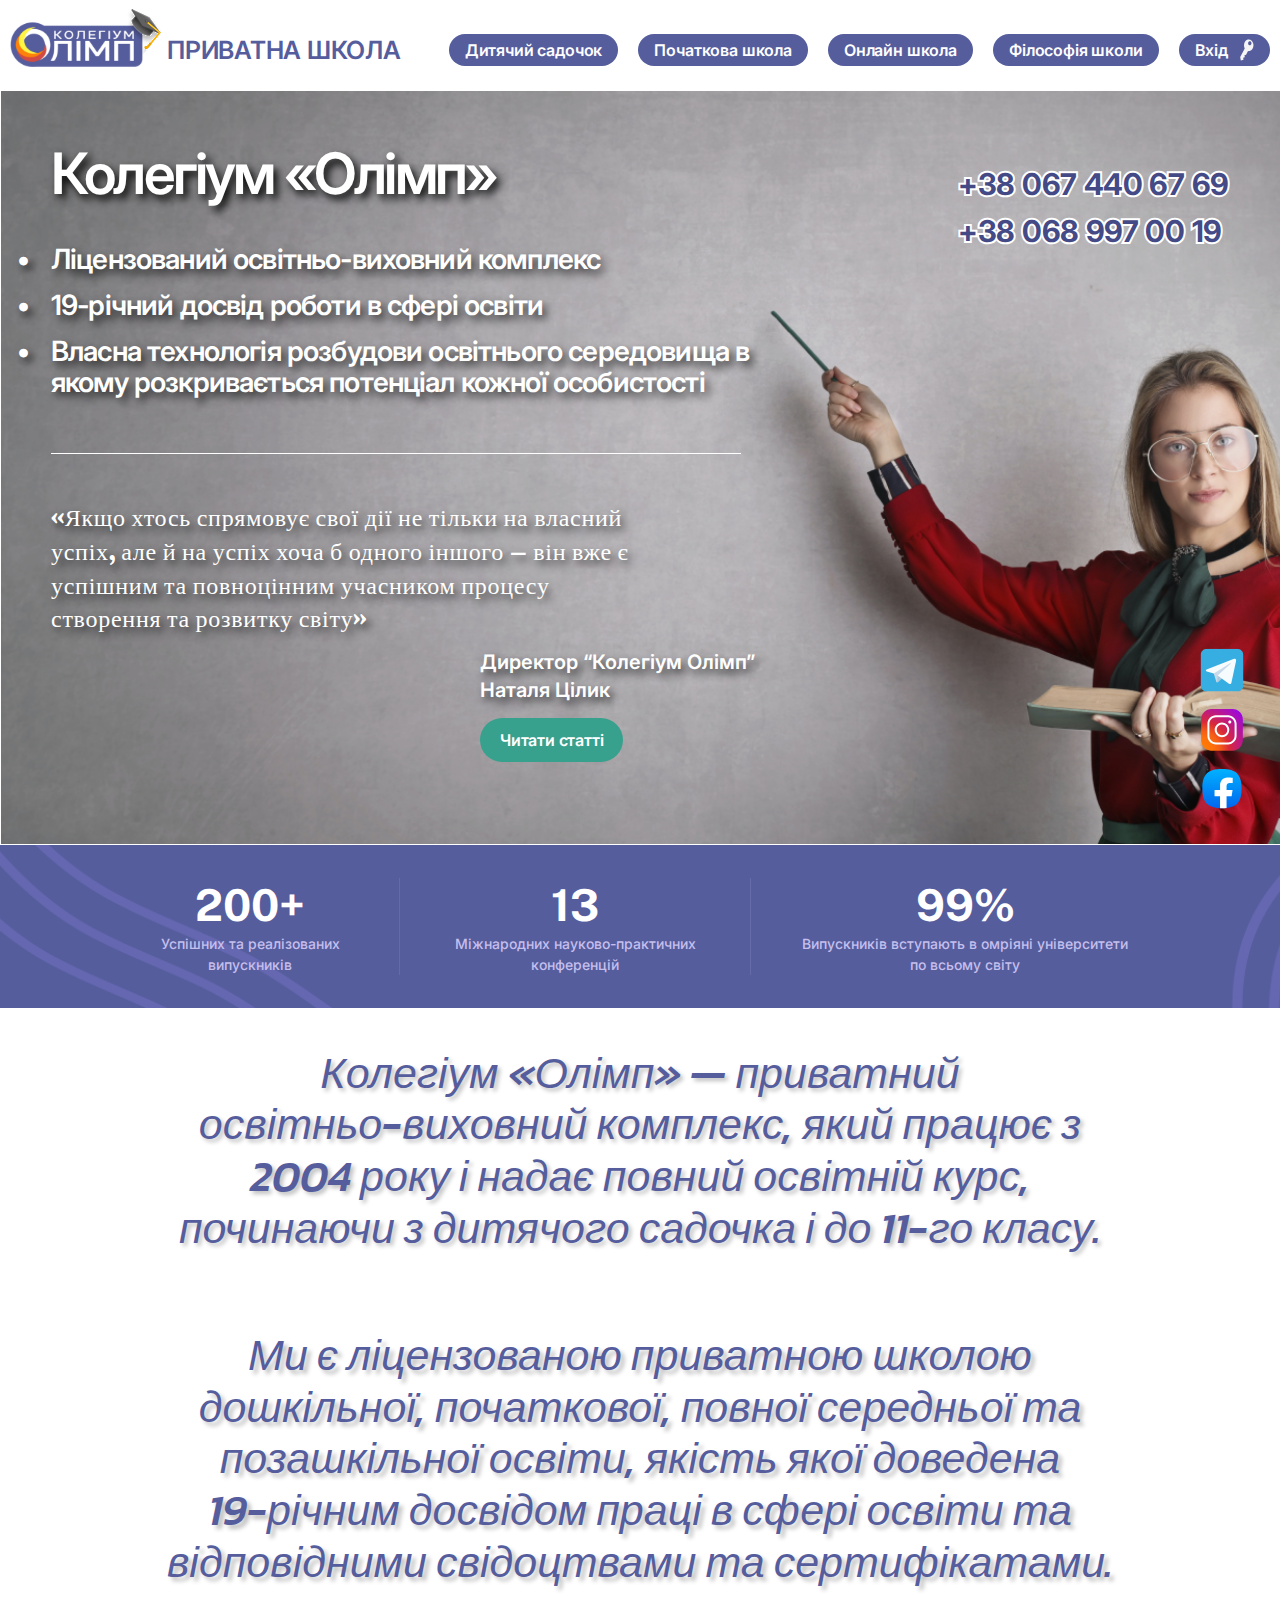
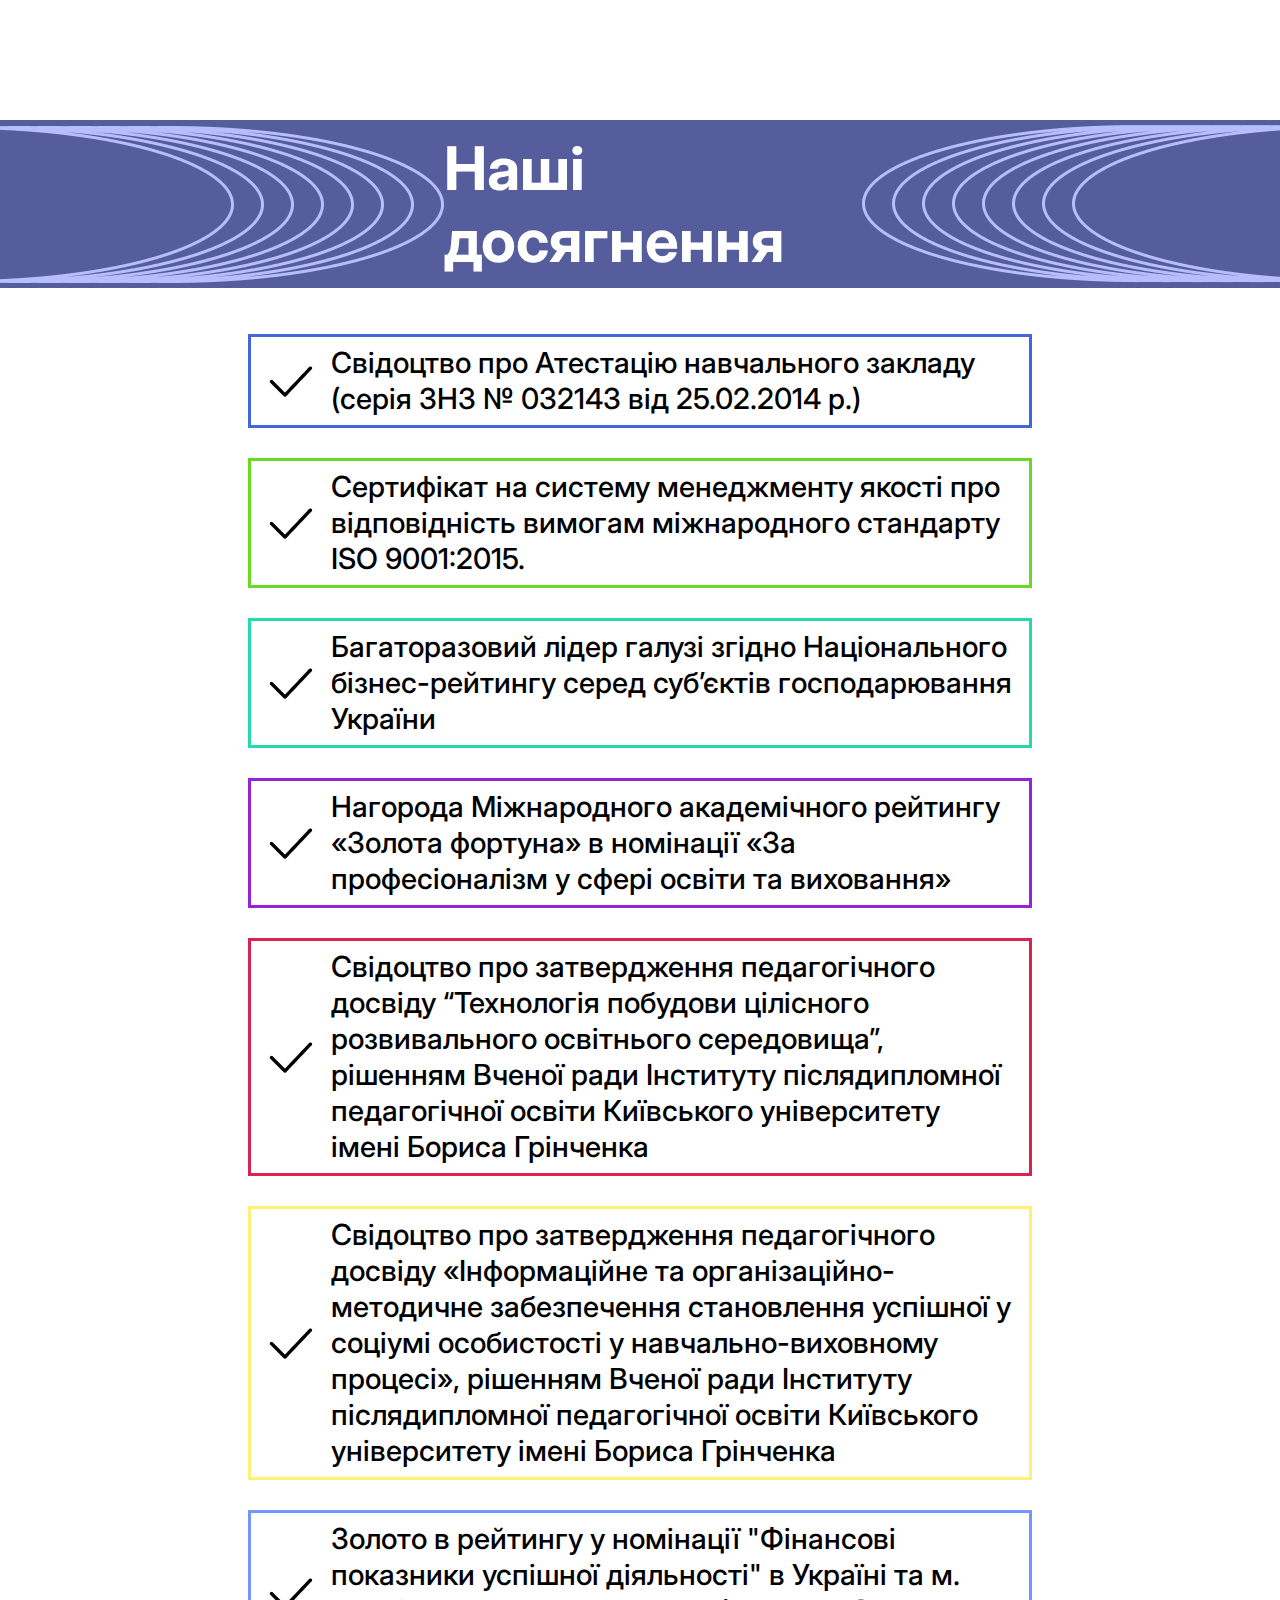
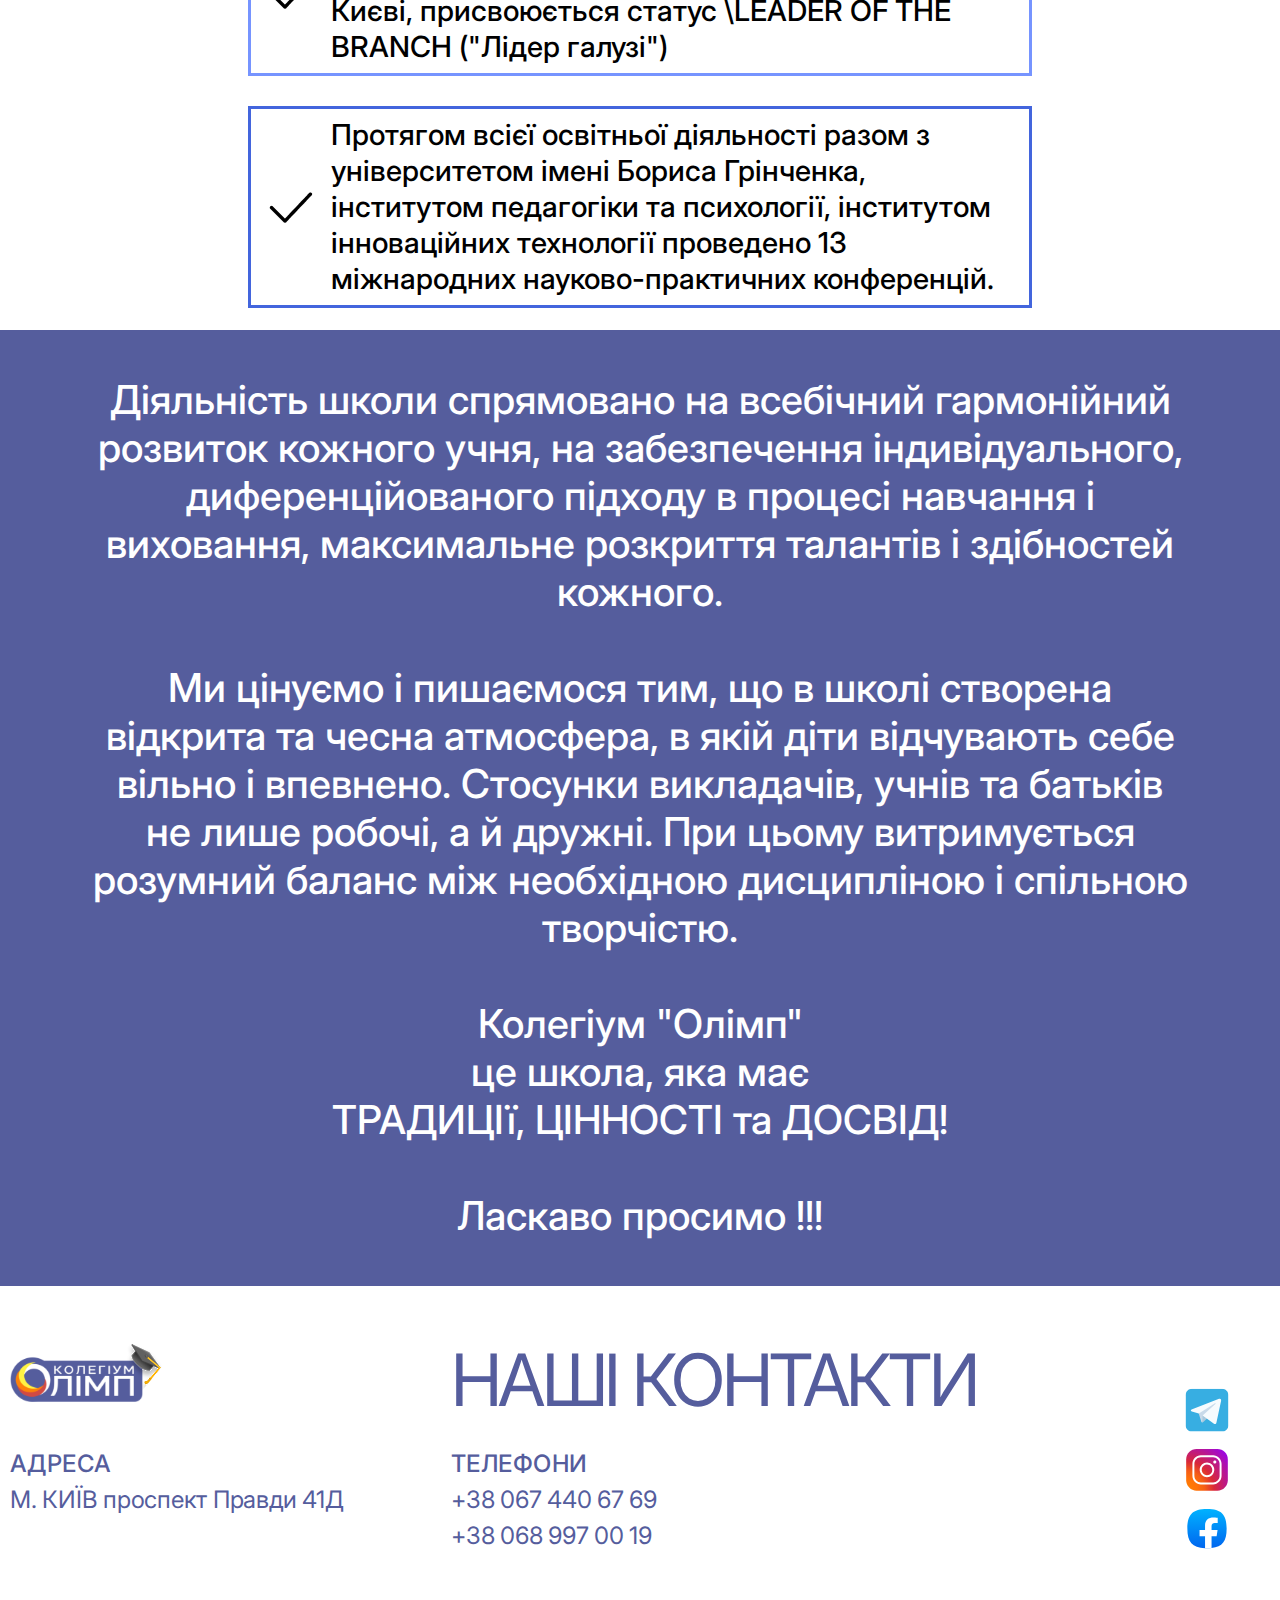
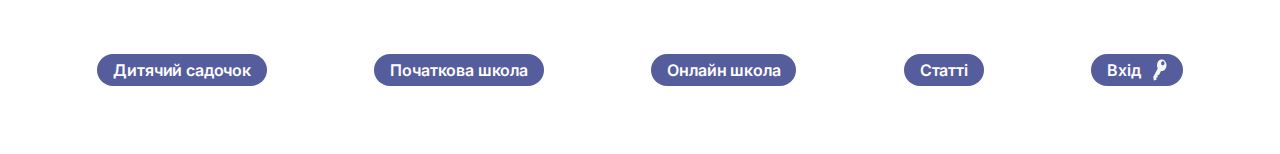
==== index.html @ c7b4bba0 "first commit" ====
<!DOCTYPE html>
<html lang="en">

<head>
  <meta charset="UTF-8">
  <meta http-equiv="X-UA-Compatible" content="IE=edge">
  <meta name="viewport" content="width=device-width, initial-scale=1.0">
  <title>Olymp</title>
  <link rel="preconnect" href="https://fonts.googleapis.com">
  <link rel="preconnect" href="https://fonts.gstatic.com" crossorigin>
  <link
    href="https://fonts.googleapis.com/css2?family=Calistoga&family=Inter:wght@400;500;600;700&family=Kanit:ital,wght@1,500&family=Public+Sans:wght@700&display=swap"
    rel="stylesheet">
  <link rel="stylesheet" href="css/style.css">
</head>

<body>
  <div class="wrapper">
    <header class="header">
      <div class="container">
        <div class="header__inner">
          <a href="#" class="logo">
            <img src="images/logo.svg" alt="olimp logo" class="logo__img">
            <span class="logo__text">ПРИВАТНА ШКОЛА</span>
          </a>
          <nav class="menu">
            <ul class="menu__list">
              <li class="menu__list-item">
                <a href="kindergarten.html" class="menu__list-link">Дитячий садочок</a>
              </li>
              <li class="menu__list-item">
                <a href="#" class="menu__list-link">Початкова школа</a>
              </li>
              <li class="menu__list-item">
                <a href="online-school.html" class="menu__list-link">Онлайн школа</a>
              </li>
              <li class="menu__list-item">
                <a href="#" class="menu__list-link">Філософія школи</a>
              </li>
              <li class="menu__list-item">
                <a href="#" class="menu__list-link link-with-img">
                  <span>Вхід</span>
                  <img src="images/key.svg" alt="key">
                </a>
              </li>
            </ul>
          </nav>
        </div>
      </div>
    </header>

    <main class="main">
      <section class="top" style="background-image: url(./images/director.png);">
        <div class="container">
          <div class="sides">
            <div class="sides__left-side">
              <h1 class="title">
                Колегіум «Олімп»
              </h1>
              <ul class="top__list">
                <li class="top__list-item">Ліцензований освітньо-виховний комплекс</li>
                <li class="top__list-item">19-річний досвід роботи в сфері освіти</li>
                <li class="top__list-item">Власна технологія розбудови освітнього середовища в якому розкривається
                  потенціал
                  кожної особистості</li>
              </ul>
              <div class="top__line"></div>
              <p class="top__quote">
                «Якщо хтось спрямовує свої дії не тільки на власний успіх, але й на успіх хоча б одного іншого – він вже
                є
                успішним та повноцінним учасником процесу створення та розвитку світу»
              </p>
            </div>

            <div class="sides__right-side">
              <div class="top__tel top__tel--borders">
                <div class="top__tel-border">+38 067 440 67 69</div>
                <div class="top__tel-border">+38 068 997 00 19</div>
              </div>

              <div class="top__tel top__tel--numbers">
                <a class="top__tel-number" href="tel:+38 067 440 67 69">+38 067 440 67 69</a>
                <a class="top__tel-number" href="tel:+38 068 997 00 19">+38 068 997 00 19</a>
              </div>
            </div>
          </div>
          <div class="top__director">
            <h2 class="top__director-name">Директор “Колегіум Олімп” Наталя Цілик</h2>
            <a href="#" class="top__director-articles">Читати статті</a>
          </div>
          <div class="top__social-networks">
            <a href="#" target="_blank">
              <img src="images/telegram.svg" alt="telegram icon">
            </a>
            <a href="#" target="_blank">
              <img src="images/instagram.svg" alt="instagram icon">
            </a>
            <a href="#" target="_blank">
              <img src="images/facebook.svg" alt="facebook icon">
            </a>
          </div>
        </div>
      </section>

      <section class="olymp-info" style="background-image: url(./images/backgrounds/olymp-info.png);">
        <div class="container">
          <ul class="olymp-info__list">
            <li class="olymp-info__list-item">
              <h2 class="olymp-info__list-title">200+</h2>
              <p class="olymp-info__list-details">Успішних та реалізованих випускників</p>
            </li>
            <li class="olymp-info__list-item">
              <h2 class="olymp-info__list-title">13</h2>
              <p class="olymp-info__list-details">Міжнародних науково-практичних конференцій</p>
            </li>
            <li class="olymp-info__list-item">
              <h2 class="olymp-info__list-title">99%</h2>
              <p class="olymp-info__list-details">Випускників вступають в омріяні університети по всьому світу</p>
            </li>
          </ul>
        </div>
      </section>

      <section class="olymp-texts">
        <div class="container">
          <p class="olymp-texts__text">Колегіум «Олімп» — приватний <span>освітньо-виховний</span> комплекс, який працює
            з 2004 року
            і надає повний освітній курс, починаючи з дитячого садочка і до 11-го класу.</p>
          <p class="olymp-texts__text">Ми є ліцензованою приватною школою дошкільної, початкової, повної середньої та
            позашкільної освіти, якість якої доведена <span>19-річним</span> досвідом праці в сфері освіти та
            відповідними
            свідоцтвами та сертифікатами.</p>
        </div>
      </section>

      <section class="our-achievements">
        <div class="our-achievements__title">
          <img 
            src="./images/backgrounds/circles-right.png" 
            alt="right circles" 
            class="our-achievements__title-circles--right"
          >
          <h2 class="our-achievements__title-title">Наші досягнення</h2>
          <img 
            src="./images/backgrounds/circles-left.png" 
            alt="left circles" 
            class="our-achievements__title-circles--left"
          >
        </div>
        <div class="container">
          <ul class="our-achievements__list">
            <li class="our-achievements__list-item">Свідоцтво про Атестацію навчального закладу (серія ЗНЗ № 032143 від 25.02.2014 р.)</li>
            <li class="our-achievements__list-item">Сертифікат на систему менеджменту якості про відповідність вимогам міжнародного стандарту ISO 9001:2015.</li>
            <li class="our-achievements__list-item">Багаторазовий лідер галузі згідно Національного бізнес-рейтингу серед суб’єктів господарювання України</li>
            <li class="our-achievements__list-item">Нагорода Міжнародного академічного рейтингу «Золота фортуна» в номінації «За професіоналізм у сфері освіти та виховання»</li>
            <li class="our-achievements__list-item">Свідоцтво про затвердження педагогічного досвіду “Технологія побудови цілісного розвивального освітнього середовища”, рішенням Вченої ради Інституту післядипломної педагогічної освіти Київського університету імені Бориса Грінченка</li>
            <li class="our-achievements__list-item">Свідоцтво про затвердження педагогічного досвіду «Інформаційне та організаційно-методичне забезпечення становлення успішної у соціумі особистості у навчально-виховному процесі», рішенням Вченої ради Інституту післядипломної педагогічної освіти Київського університету імені Бориса Грінченка</li>
            <li class="our-achievements__list-item">Золото в рейтингу у номінації "Фінансові показники успішної діяльності" в Україні та м. Києві, присвоюється статус \LEADER OF THE BRANCH ("Лідер галузі")</li>
            <li class="our-achievements__list-item">Протягом всієї освітньої діяльності разом з університетом імені Бориса Грінченка, інститутом педагогіки та психології, інститутом інноваційних технології проведено 13 міжнародних науково-практичних конференцій.</li>
          </ul>
        </div>
      </section>

      <section class="school-activities">
        <div class="container">
          <p class="school-activities__text">Діяльність школи спрямовано на всебічний гармонійний розвиток кожного учня,
            на забезпечення індивідуального, диференційованого підходу в процесі навчання і виховання, максимальне
            розкриття талантів і здібностей кожного.
            <br /> <br /> Ми цінуємо і пишаємося тим, що в школі створена відкрита та чесна атмосфера, в якій діти
            відчувають себе вільно і впевнено. Стосунки викладачів, учнів та батьків не лише робочі, а й дружні. При
            цьому витримується розумний баланс між необхідною дисципліною і спільною творчістю. <br /> <br /> Колегіум
            "Олімп" <br /> це
            школа, яка має <br /> ТРАДИЦІї, ЦІННОСТІ та ДОСВІД! <br /> <br /> Ласкаво просимо !!!
          </p>
        </div>
      </section>
    </main>

    <footer class="footer">
      <div class="container">
        <div class="contacts footer__contacts">
          <div class="contacts__address">
            <img src="images/logo.svg" alt="olimp logo" class="contacts__logo">
            <h3 class="contacts__subtitle">Адреса</h3>
            <a href="https://goo.gl/maps/BpD1btY2Gk6uvZbGA" class="contacts__info" target="_blank">М. КИЇВ проспект
              Правди 41Д</a>
          </div>
          <div class="contacts__numbers">
            <h2 class="contacts__title">Наші контакти</h2>
            <h3 class="contacts__subtitle">Телефони</h3>
            <a href="tel:+38 067 440 67 69" class="contacts__info">+38 067 440 67 69</a>
            <a href="tel:+38 068 997 00 19" class="contacts__info">+38 068 997 00 19</a>
          </div>
          <div class="contacts__social-networks">
            <a href="#" target="_blank">
              <img src="images/telegram.svg" alt="telegram icon">
            </a>
            <a href="#" target="_blank">
              <img src="images/instagram.svg" alt="instagram icon">
            </a>
            <a href="#" target="_blank">
              <img src="images/facebook.svg" alt="facebook icon">
            </a>
          </div>
        </div>

        <nav class="menu">
          <ul class="menu__list footer__menu-list">
            <li class="menu__list-item">
              <a href="#" class="menu__list-link">Дитячий садочок</a>
            </li>
            <li class="menu__list-item">
              <a href="#" class="menu__list-link">Початкова школа</a>
            </li>
            <li class="menu__list-item">
              <a href="#" class="menu__list-link">Онлайн школа</a>
            </li>
            <li class="menu__list-item">
              <a href="#" class="menu__list-link">Статті</a>
            </li>
            <li class="menu__list-item">
              <a href="#" class="menu__list-link link-with-img">
                <span>Вхід</span>
                <img src="images/key.svg" alt="key">
              </a>
            </li>
          </ul>
        </nav>
      </div>
    </footer>
  </div>

</body>

</html>
---- css/style.css ----
:root {
  --main-color: #555D9D;
  --light-main: #C5BFED;
  --color-link: #FEFEFE;
  --top-color: #FFFFFF;
  --accent-color: #37A18E;
}

html {
  box-sizing: border-box;
}

*, *::after, *::before {
  box-sizing: inherit;
  margin: 0;
  padding: 0;
}

html,
body {
  height: 100%;
}

ul {
  list-style-type: none;
}

a {
  text-decoration: none;
  color: var(--color-link);
}

.wrapper {
  min-height: 100%;
  display: flex;
  flex-direction: column;
}

.container {
  margin: 0 auto;
  padding: 0 10px;
  max-width: 1440px;
}

body {
  font-family: 'Inter', sans-serif;
  font-size: 16px;
  font-weight: 400;
}

.header__inner {
  display: flex;
  justify-content: space-between;
  align-items: center;
  height: 90px;
}

.logo {
  display: flex;
  align-items: flex-end;
  padding-bottom: 20px;
}

.logo__text {
  color: var(--main-color);
  font-size: 25px;
  font-weight: 600;
  line-height: 150%;
  letter-spacing: -0.25px;
}

.menu__list {
  display: flex;
  gap: 20px;
  padding-top: 10px;
}

.menu__list-link {
  display: flex;
  align-items: center;
  gap: 12px;
  padding: 16px;
  height: 31px;
  background-color: var(--main-color);
  font-weight: 600;
  line-height: 150%;
  letter-spacing: -0.16px;
  border-radius: 30px;
}

/* main */
.main {
  flex-grow: 1;
}

.top {
  position: relative;
  background-repeat: no-repeat;
  background-size: cover;
  background-position-y: 35%;
  color: var(--top-color);
  text-shadow: 4px 5px 8px #000000bf;
  border: 1px solid transparent;
}

.sides {
  display: flex;
  justify-content: space-between;
  padding: 0 40px;
}

.title {
  margin: 37px 0 25px;
  font-size: 57px;
  font-weight: 600;
  line-height: 160%;
  letter-spacing: -2.8px;
  text-shadow: 4px 5px 8px #000000;
}

.top__list {
  margin-bottom: 56px;
  max-width: 720px;
  list-style: "\2022    " outside none;
  font-size: 28px;
  font-weight: 600;
  line-height: 160%;
  letter-spacing: -0.84px;
}

.top__list-item {
  margin-bottom: 15px;
  line-height: 110%;
}

.top__line {
  margin-bottom: 47px;
  width: 690px;
  height: 1px;
  background-color: var(--top-color);
}

.top__quote {
  margin-bottom: 12px;
  font-family: 'Calistoga', cursive;
  max-width: 600px;
  font-size: 24px;
  line-height: 140%;
  letter-spacing: 0.73px;
}

.top__director {
  margin: 0 auto 82px;
  width: 320px;
}

.top__director-name {
  margin-bottom: 14px;
  font-size: 20px;
  font-weight: 600;
  line-height: 140%;
}

.top__director-articles {
  display: inline-block;
  text-shadow: none;
  background-color: var(--accent-color);
  padding: 12px 20px;
  font-size: 16px;
  font-weight: 600;
  letter-spacing: -0.2px;
  border-radius: 30px;
}

.top__tel {
  white-space: nowrap;
  margin-top: 70px;
  display: flex;
  flex-direction: column;
  font-size: 30px;
  font-weight: 700;
  line-height: 155%;
  letter-spacing: -0.3px;
}

.top__tel * {
  text-shadow: none;
  color: #434A86;
}

.top__tel--numbers {
  position: absolute;
  top: 0;
}

.top__tel-border {
  text-shadow: none;
  -webkit-text-stroke: 4px #FFFFFF;
}

.top__social-networks {
  position: absolute;
  right: 32px;
  bottom: 30px;
  width: fit-content;
  display: flex;
  flex-direction: column;
  align-items: center;
  gap: 8px;
}

.olymp-info {
  padding: 33px 0;
  background-repeat: no-repeat;
  background-size: cover;
}

.olymp-info__list {
  margin: auto;
  max-width: 980px;
  display: flex;
  justify-content: center;
  gap: 100px;
}

.olymp-info__list-item {
  position: relative;
  text-align: center;
}

.olymp-info__list-item:first-child::before,
.olymp-info__list-item:last-child::before {
  position: absolute;
  content: '';
  display: block;
  height: 100%;
  width: 1px;
  background-color: var(--light-main);
  opacity: 0.15;
}

.olymp-info__list-item:first-child::before {
  right: -50px;
}

.olymp-info__list-item:last-child::before {
  left: -50px;
}

.olymp-info__list-title {
  font-family: 'Public Sans', sans-serif;
  font-size: 44px;
  font-weight: 700;
  color: var(--top-color);
  line-height: 125%;
}

.olymp-info__list-details {
  color: var(--light-main);
  font-family: 'Inter', sans-serif;
  font-size: 14px;
  font-weight: 500;
  line-height: 150%;
}

.olymp-texts {
  margin: 40px auto 132px;
  max-width: 1000px;
  color: var(--main-color);
  text-align: center;
  text-shadow: 3px 3px 4px #00000040;
  font-family: 'Kanit', sans-serif;
  font-size: 43px;
  font-style: italic;
  font-weight: 500;
  line-height: 120%;
}

.olymp-texts__text {
  margin-bottom: 76px;
}

.olymp-texts__text:last-child {
  text-shadow: 4px 4px 4px #00000040;
}

.olymp-texts__text span {
  white-space: nowrap;
}

.school-activities {
  padding: 46px 0;
  color: var(--top-color);
  text-align: center;
  font-size: 40px;
  font-weight: 500;
  line-height: 120%;
  background-color: var(--main-color);
}

.school-activities__text {
  margin: auto;
  max-width: 1100px;
}

.our-achievements__title {
  display: flex;
  justify-content: space-between;
  align-items: center;
  padding: 5px 0;
  background-color: var(--main-color);
}

.our-achievements__title-title {
  font-size: 60px;
  color: var(--top-color);
}

.our-achievements__list {
  margin: 46px auto 22px;
  display: flex;
  flex-direction: column;
  gap: 30px;
  max-width: 784px;
}

.our-achievements__list-item {
  position: relative;
  padding: 8px 16px;
  padding-left: 80px;
  font-size: 29px;
  font-weight: 500;
  line-height: 36px;
  border: 3px solid;
}

.our-achievements__list-item:first-child,
.our-achievements__list-item:last-child {
  border-color: #4365DD;
}

.our-achievements__list-item:nth-child(2) {
  border-color: #69D924;
}

.our-achievements__list-item:nth-child(3) {
  border-color: #24D9AD;
}

.our-achievements__list-item:nth-child(4) {
  border-color: #9424D9;
}

.our-achievements__list-item:nth-child(5) {
  border-color: #D9244F;
}

.our-achievements__list-item:nth-child(6) {
  border-color: #FFF176;
}

.our-achievements__list-item:nth-child(7) {
  border-color: #7694FF;
}

.our-achievements__list-item::before {
  position: absolute;
  top: 50%;
  left: 16px;
  transform: translateY(-50%);
  content: '';
  display: inline-block;
  width: 47px;
  height: 48px;
  background: url(../images/check-mark.png);
}

/* footer */
.footer {
  padding-top: 50px;
}

.contacts {
  display: grid;
  grid-template-columns: 35% 55% 10%;
}

.contacts__address {
  display: grid;
  grid-template-rows: 110px 36px 36px;
}

.contacts__numbers {
  display: grid;
  grid-template-rows: 110px 36px 36px 36px;
}

.contacts__social-networks {
  display: flex;
  flex-direction: column;
  justify-content: flex-end;
  align-items: center;
  gap: 8px;
}

.contacts__title {
  color: var(--main-color);
  font-size: 72px;
  font-weight: 400;
  letter-spacing: -3.6px;
  text-transform: uppercase;
}

.contacts__subtitle {
  color: var(--main-color);
  font-size: 24px;
  font-weight: 500;
  line-height: 36px;
  letter-spacing: 0.49px;
  text-transform: uppercase;
}

.contacts__info {
  display: block;
  color: var(--main-color);
  font-size: 24px;
  font-weight: 400;
  line-height: 150%;
  letter-spacing: -0.245px;
}

.footer__menu-list {
  justify-content: space-evenly;
  padding-top: 100px;
  padding-bottom: 68px;
}
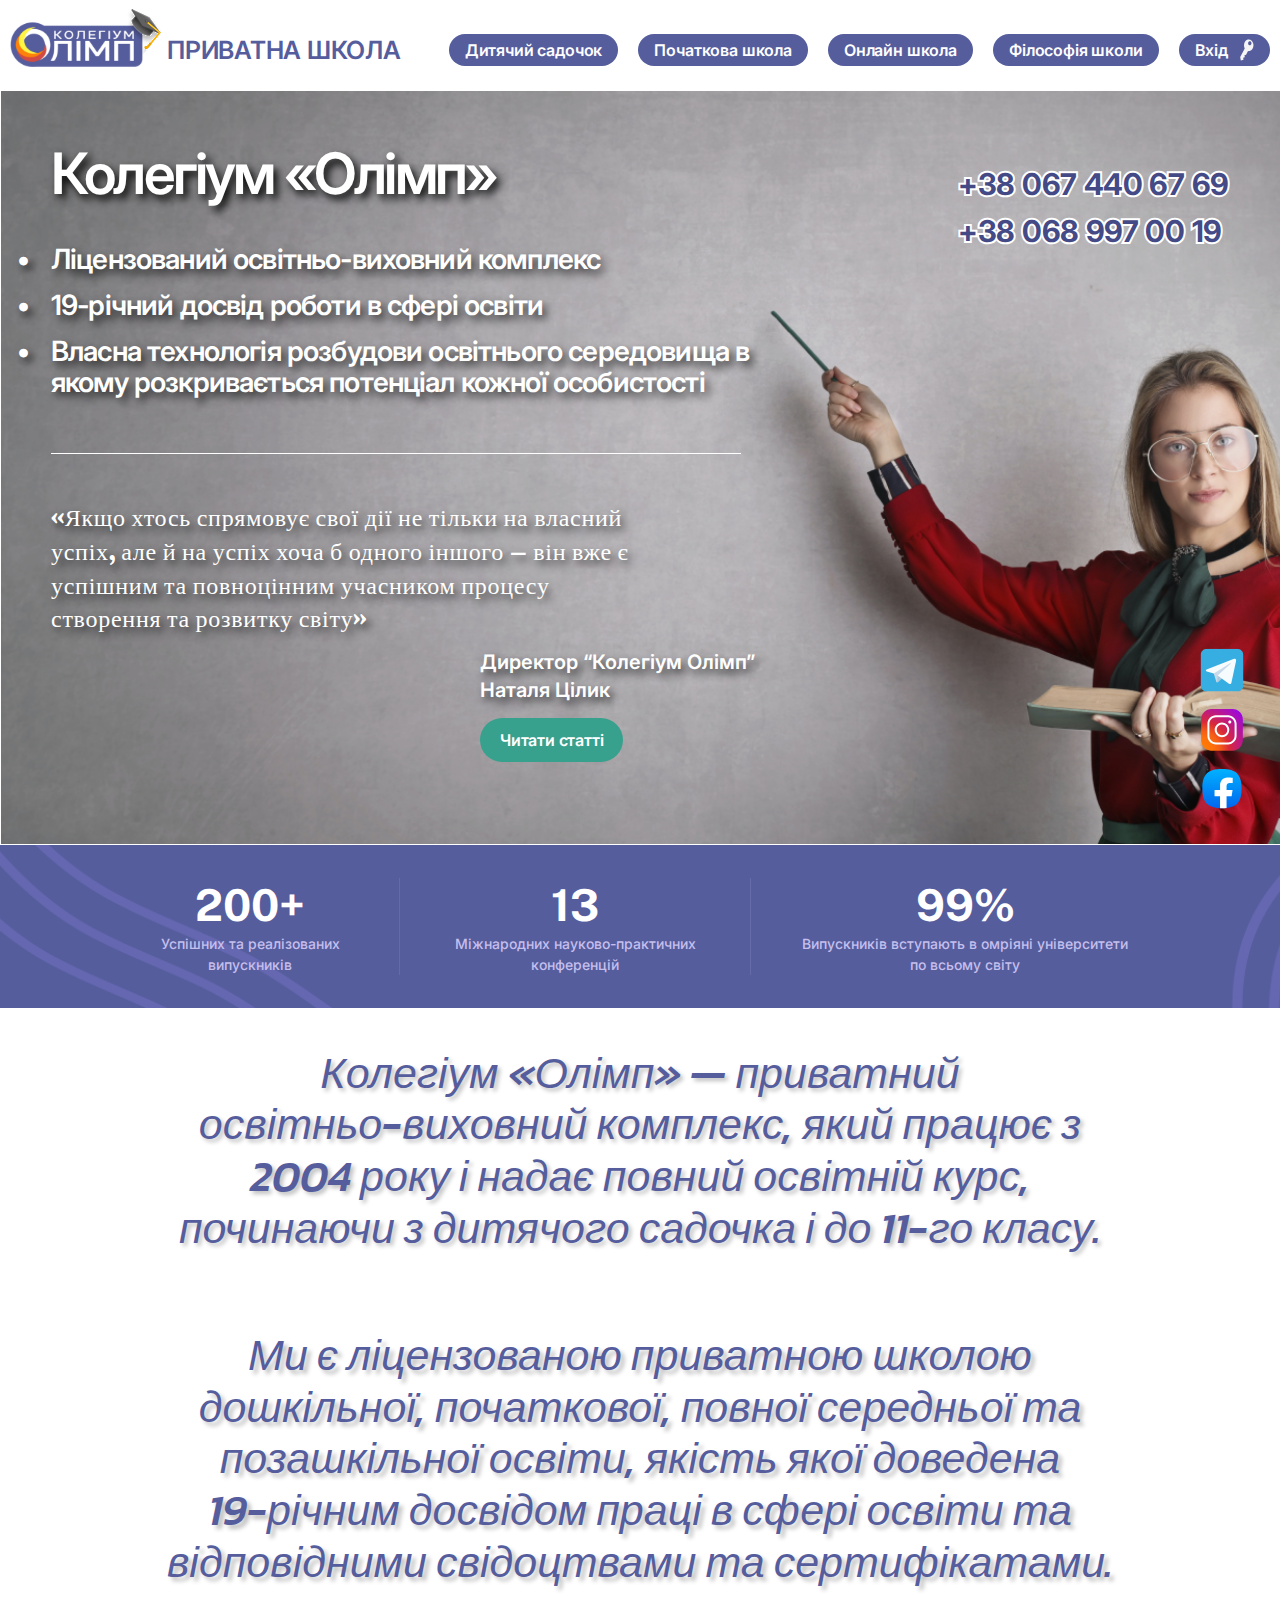
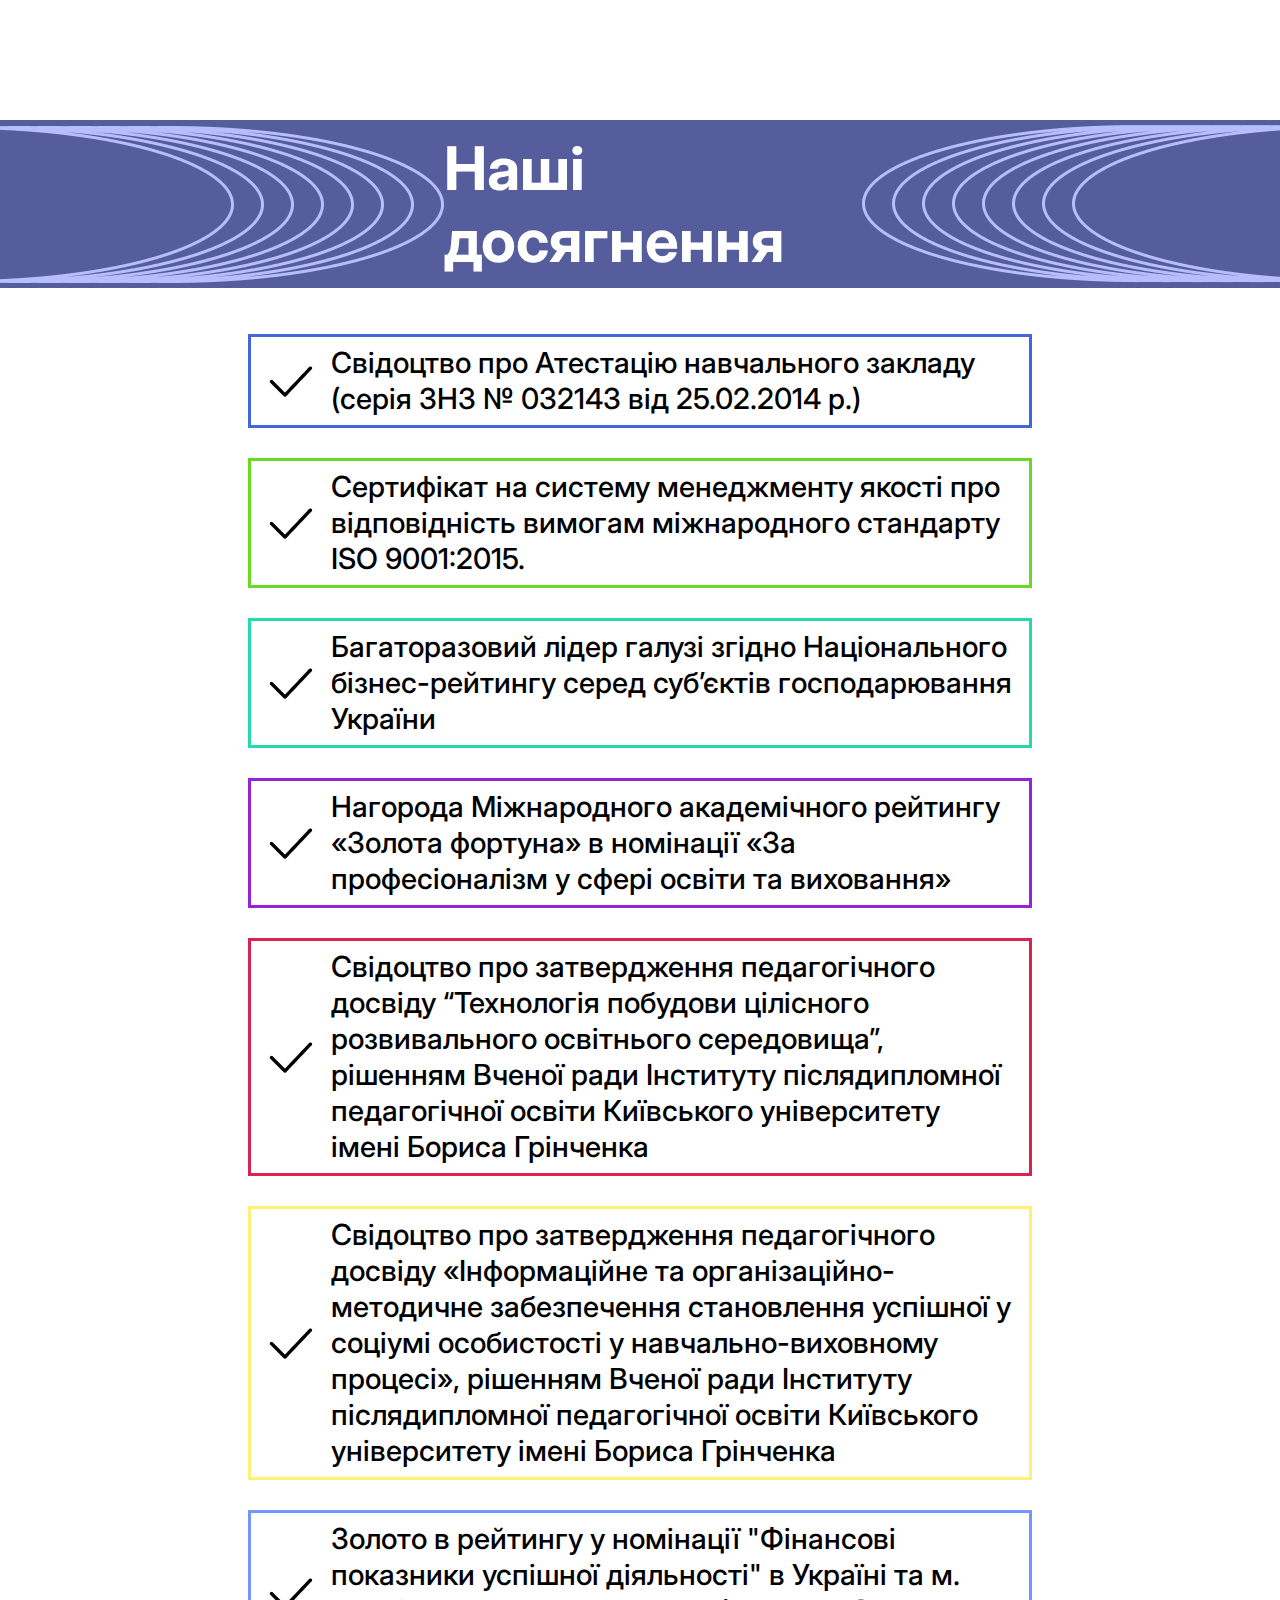
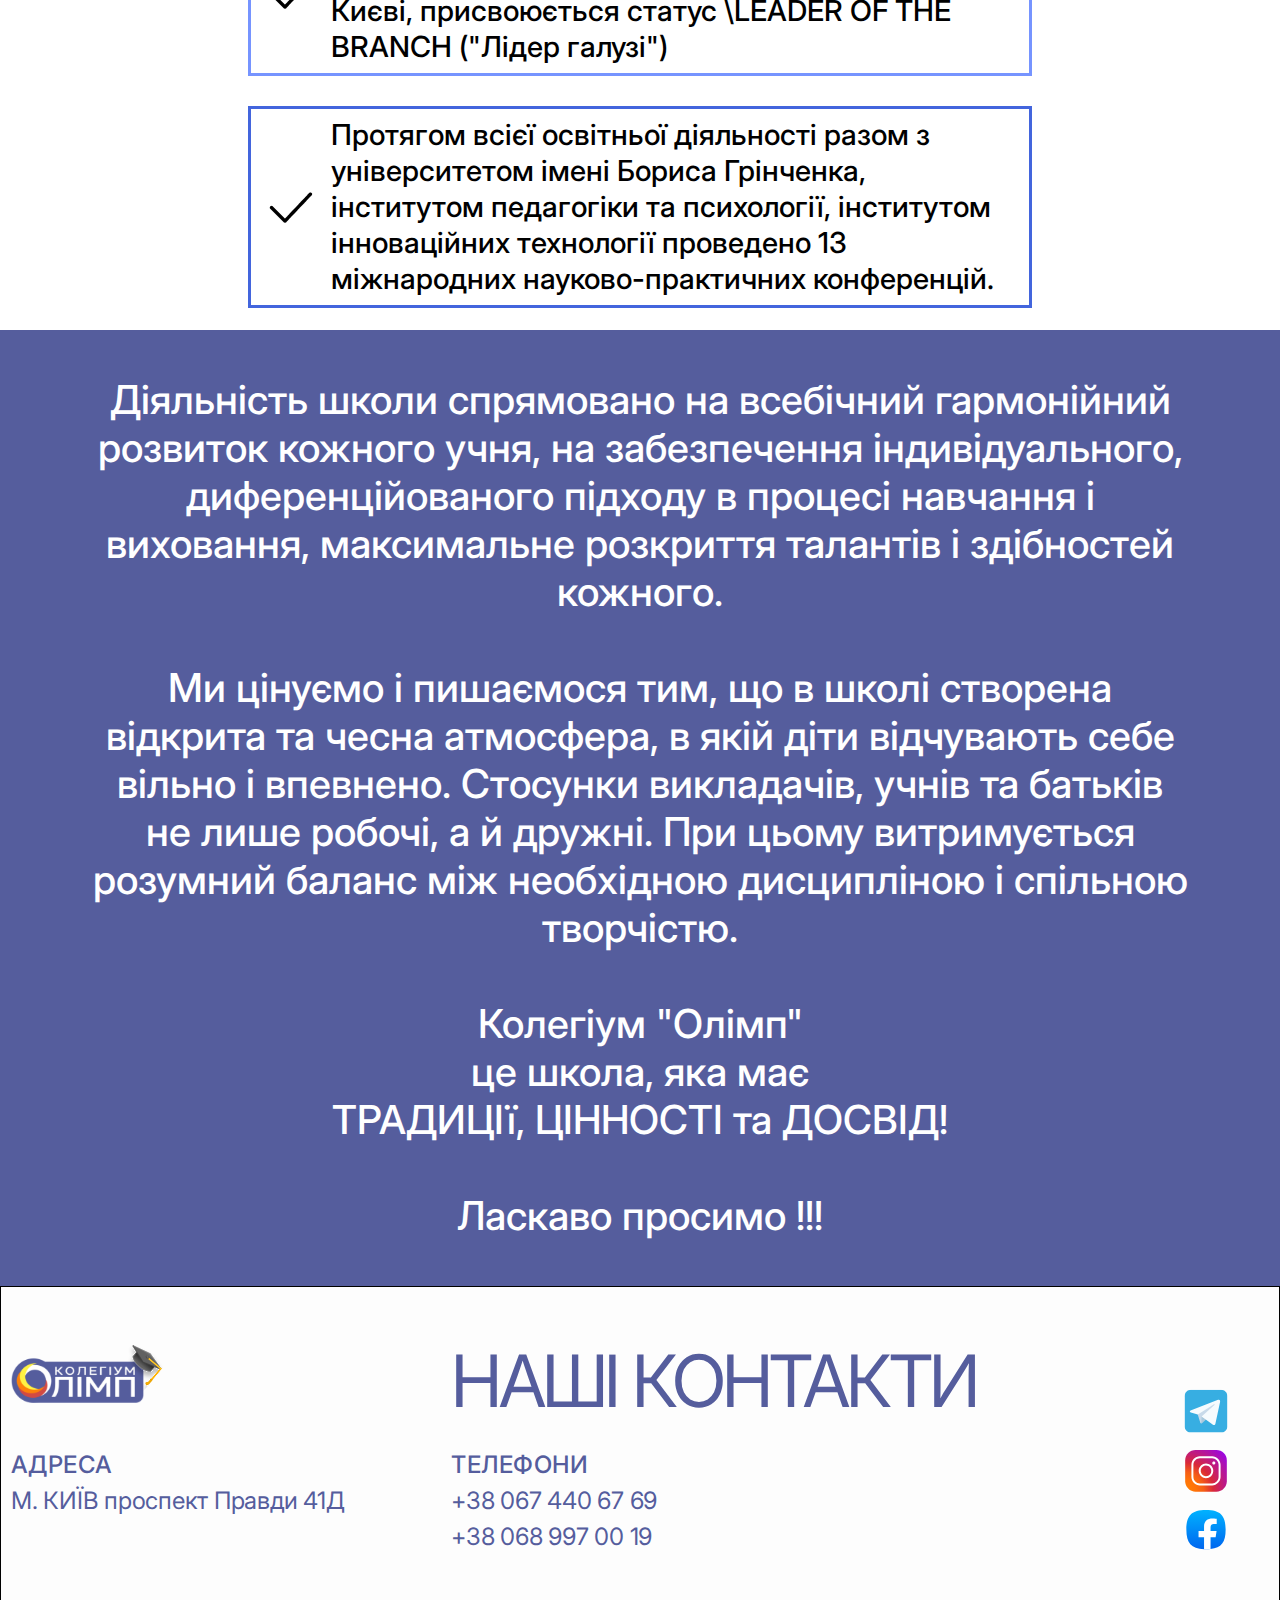
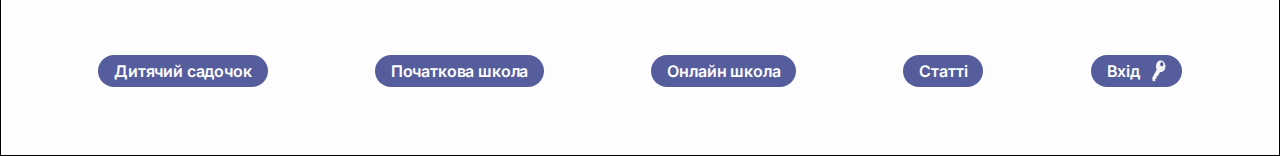
==== commit 98461f07: "online-school page without bg-strokes" ====
--- a/index.html
+++ b/index.html
@@ -89,13 +89,13 @@
             <a href="#" class="top__director-articles">Читати статті</a>
           </div>
           <div class="top__social-networks">
-            <a href="#" target="_blank">
+            <a href="https://t.me/collegium_olimp_online" target="_blank">
               <img src="images/telegram.svg" alt="telegram icon">
             </a>
-            <a href="#" target="_blank">
+            <a href="https://instagram.com/olimp.collegium?igshid=NGExMmI2YTkyZg==" target="_blank">
               <img src="images/instagram.svg" alt="instagram icon">
             </a>
-            <a href="#" target="_blank">
+            <a href="https://www.facebook.com/collegiumolimp" target="_blank">
               <img src="images/facebook.svg" alt="facebook icon">
             </a>
           </div>
@@ -192,13 +192,13 @@
             <a href="tel:+38 068 997 00 19" class="contacts__info">+38 068 997 00 19</a>
           </div>
           <div class="contacts__social-networks">
-            <a href="#" target="_blank">
+            <a href="https://t.me/collegium_olimp_online" target="_blank">
               <img src="images/telegram.svg" alt="telegram icon">
             </a>
-            <a href="#" target="_blank">
+            <a href="https://instagram.com/olimp.collegium?igshid=NGExMmI2YTkyZg==" target="_blank">
               <img src="images/instagram.svg" alt="instagram icon">
             </a>
-            <a href="#" target="_blank">
+            <a href="https://www.facebook.com/collegiumolimp" target="_blank">
               <img src="images/facebook.svg" alt="facebook icon">
             </a>
           </div>
--- a/css/style.css
+++ b/css/style.css
@@ -4,6 +4,8 @@
   --color-link: #FEFEFE;
   --top-color: #FFFFFF;
   --accent-color: #37A18E;
+  --color-todo: #D24A43;
+  --footer-color: #FDFDFD;
 }
 
 html {
@@ -378,6 +380,8 @@
 /* footer */
 .footer {
   padding-top: 50px;
+  background-color: var(--footer-color);
+  border: 1px solid #000;
 }
 
 .contacts {
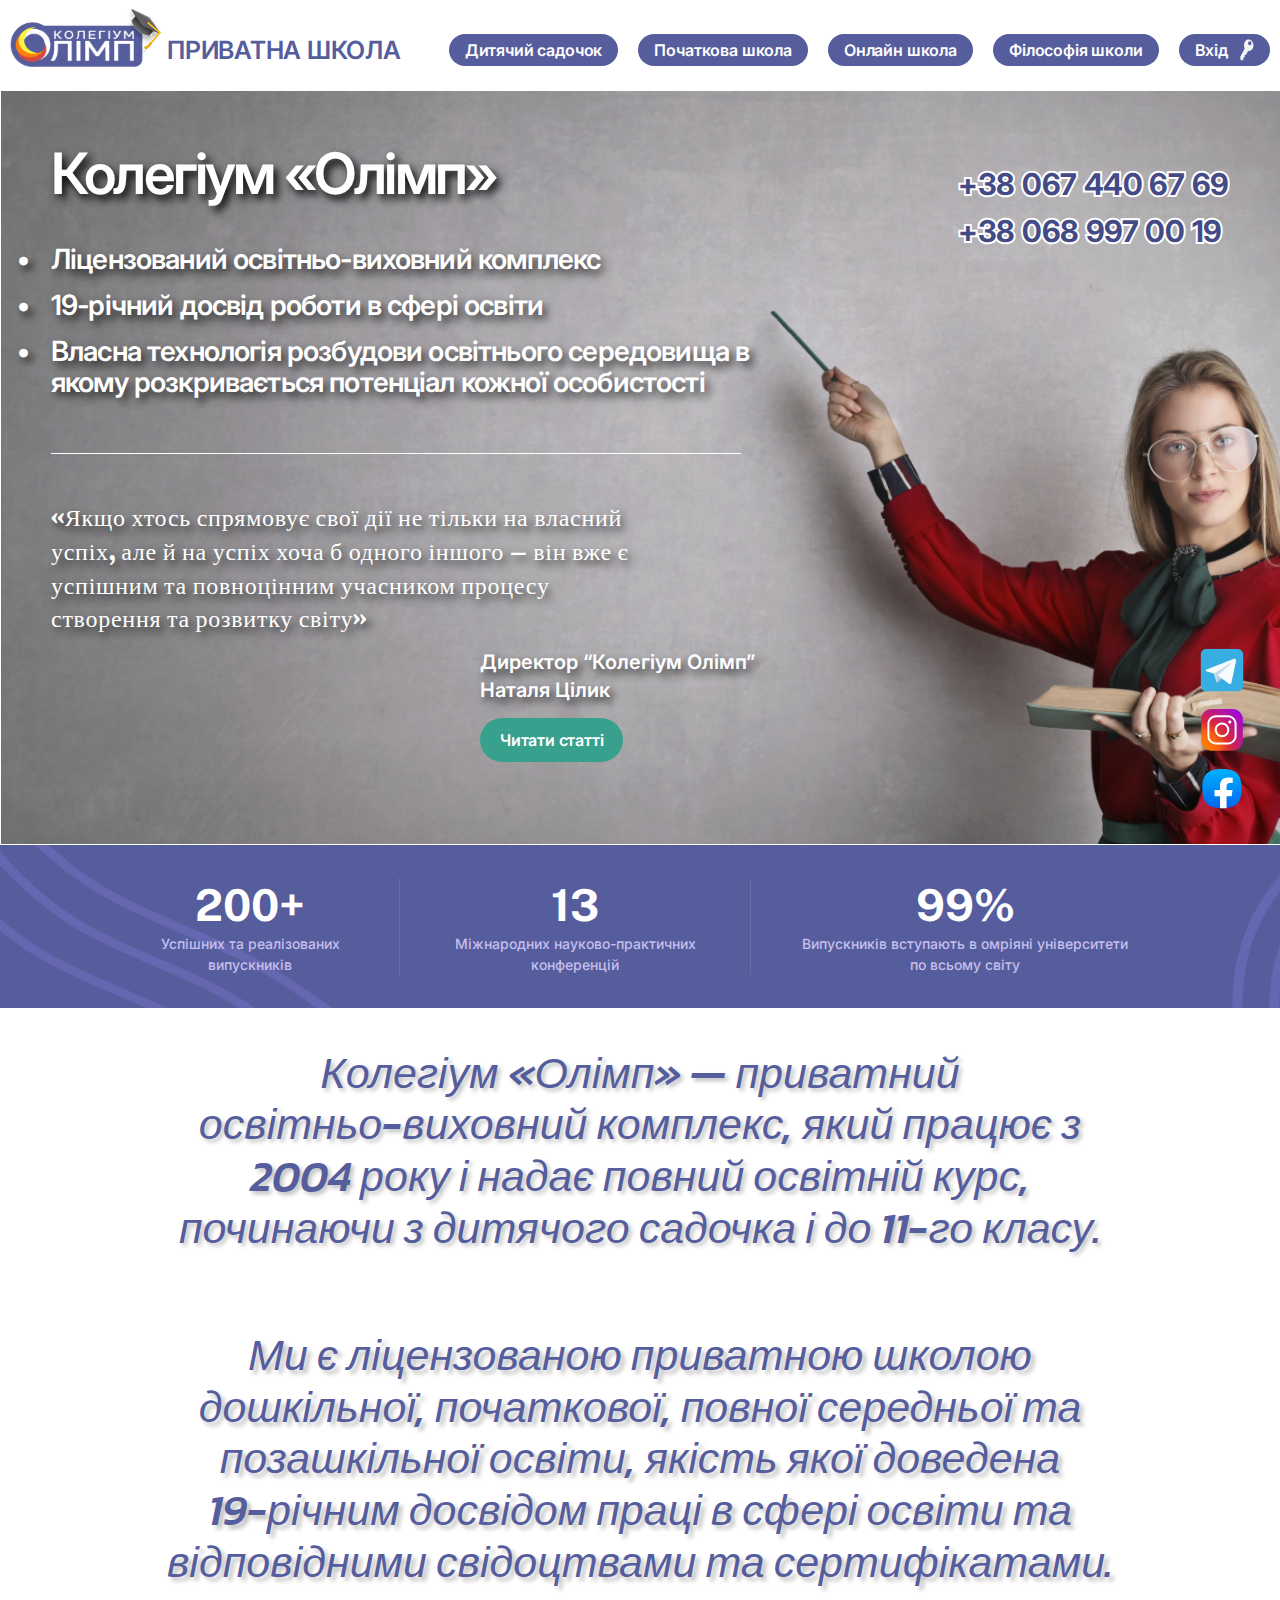
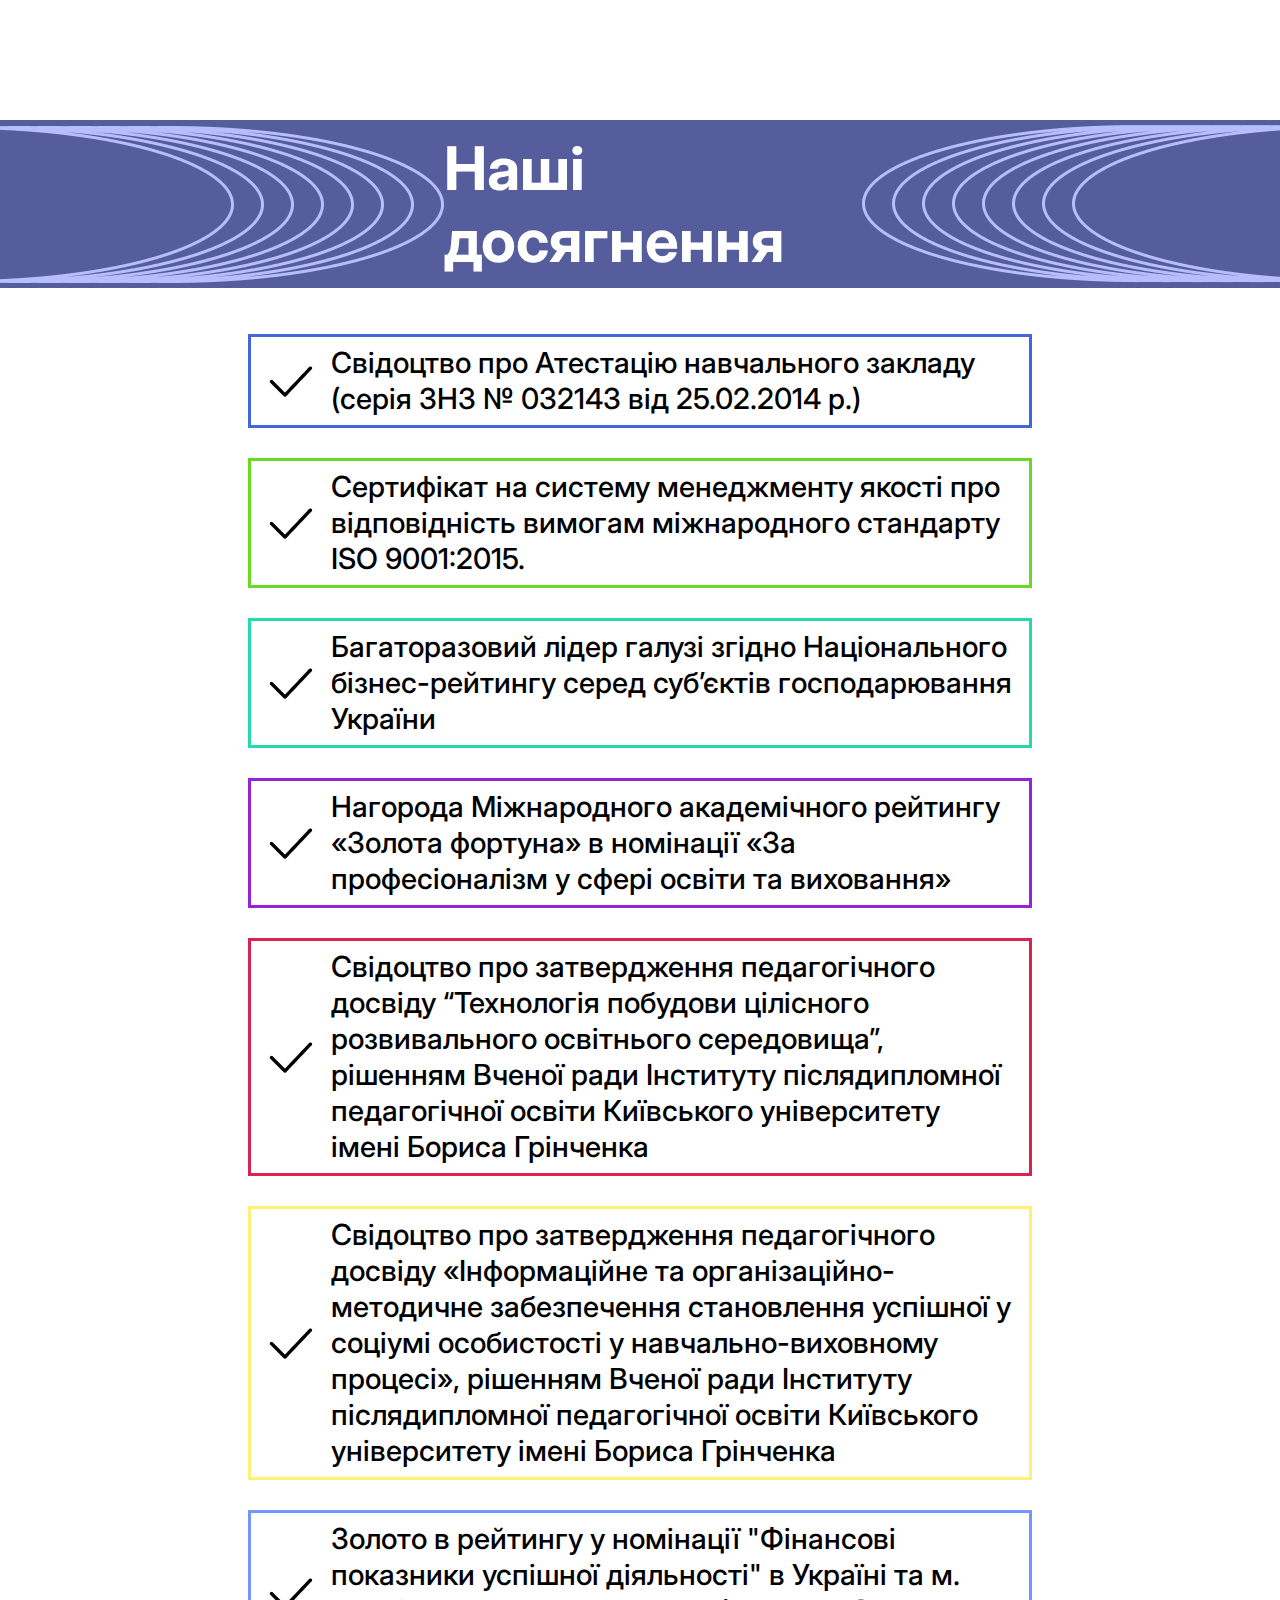
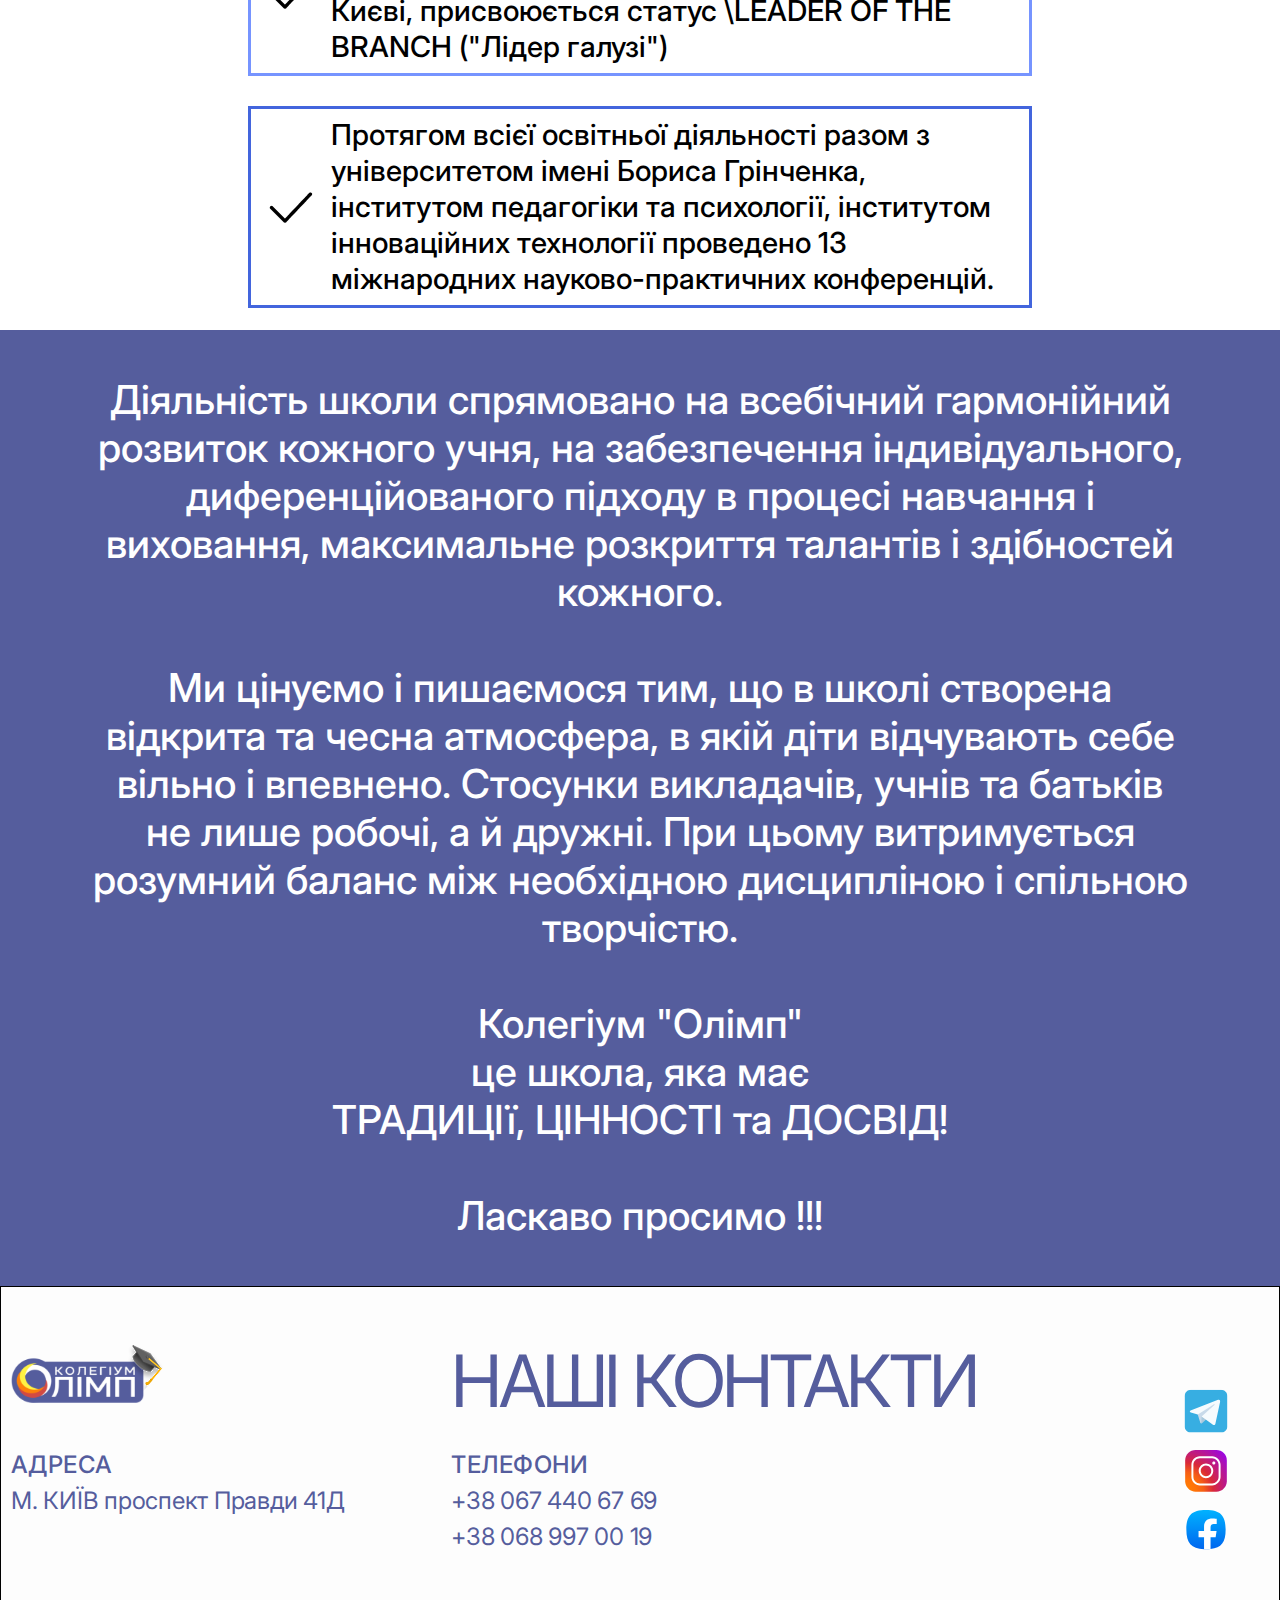
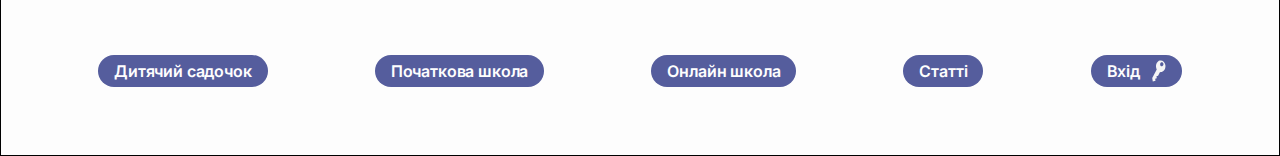
==== commit d056a3d3: "online-school + mobile ver" ====
--- a/index.html
+++ b/index.html
@@ -6,6 +6,7 @@
   <meta http-equiv="X-UA-Compatible" content="IE=edge">
   <meta name="viewport" content="width=device-width, initial-scale=1.0">
   <title>Olymp</title>
+  <link rel="icon" href="./images/big-logo.svg" sizes="16x16" type="image/svg">
   <link rel="preconnect" href="https://fonts.googleapis.com">
   <link rel="preconnect" href="https://fonts.gstatic.com" crossorigin>
   <link
@@ -38,7 +39,7 @@
                 <a href="#" class="menu__list-link">Філософія школи</a>
               </li>
               <li class="menu__list-item">
-                <a href="#" class="menu__list-link link-with-img">
+                <a href="https://collegium-olimp.online/login" class="menu__list-link link-with-img">
                   <span>Вхід</span>
                   <img src="images/key.svg" alt="key">
                 </a>
@@ -219,7 +220,7 @@
               <a href="#" class="menu__list-link">Статті</a>
             </li>
             <li class="menu__list-item">
-              <a href="#" class="menu__list-link link-with-img">
+              <a href="https://collegium-olimp.online/login" class="menu__list-link link-with-img">
                 <span>Вхід</span>
                 <img src="images/key.svg" alt="key">
               </a>
--- a/css/style.css
+++ b/css/style.css
@@ -2,6 +2,7 @@
   --main-color: #555D9D;
   --light-main: #C5BFED;
   --color-link: #FEFEFE;
+  --color-hover: #FF8100;
   --top-color: #FFFFFF;
   --accent-color: #37A18E;
   --color-todo: #D24A43;
@@ -10,6 +11,8 @@
 
 html {
   box-sizing: border-box;
+  scroll-behavior: smooth;
+  min-width: 375px;
 }
 
 *, *::after, *::before {
@@ -30,6 +33,10 @@
 a {
   text-decoration: none;
   color: var(--color-link);
+}
+
+.m-auto {
+  margin: auto!important;
 }
 
 .wrapper {
@@ -77,10 +84,9 @@
   padding-top: 10px;
 }
 
-.menu__list-link {
+.menu__list-item {
   display: flex;
   align-items: center;
-  gap: 12px;
   padding: 16px;
   height: 31px;
   background-color: var(--main-color);
@@ -88,6 +94,36 @@
   line-height: 150%;
   letter-spacing: -0.16px;
   border-radius: 30px;
+  transition: all .4s;
+}
+
+.menu__list-item:hover {
+  text-shadow: 0 4px 4px #00000040;
+  background-color: var(--color-hover);
+}
+
+.menu__list-link {
+  display: flex;
+  gap: 12px;
+}
+
+.menu__btn {
+  width: 30px;
+  height: 20px;
+  display: flex;
+  flex-direction: column;
+  justify-content: space-between;
+  padding: 0;
+  border: none;
+  background-color: transparent;
+  cursor: pointer;
+  display: none;
+}
+
+.menu__btn span {
+  width: 100%;
+  height: 2px;
+  background-color: var(--main-color);
 }
 
 /* main */
@@ -172,6 +208,12 @@
   font-weight: 600;
   letter-spacing: -0.2px;
   border-radius: 30px;
+  transition: all .4s;
+}
+
+.top__director-articles:hover {
+  text-shadow: 0 4px 4px #00000040;
+  background-color: var(--color-hover);
 }
 
 .top__tel {
@@ -190,14 +232,22 @@
   color: #434A86;
 }
 
+.top__tel-border {
+  text-shadow: none;
+  -webkit-text-stroke: 4px #FFFFFF;
+}
+
 .top__tel--numbers {
   position: absolute;
   top: 0;
 }
 
-.top__tel-border {
-  text-shadow: none;
-  -webkit-text-stroke: 4px #FFFFFF;
+.top__tel-number {
+  transition: all .5s;
+}
+
+.top__tel-number:hover {
+  color: var(--color-hover);
 }
 
 .top__social-networks {
@@ -209,6 +259,14 @@
   flex-direction: column;
   align-items: center;
   gap: 8px;
+}
+
+.top__social-networks * {
+  transition: all 0.5s;
+}
+
+.top__social-networks *:hover {
+  transform: scale(110%);
 }
 
 .olymp-info {
@@ -334,6 +392,12 @@
   font-weight: 500;
   line-height: 36px;
   border: 3px solid;
+  transition: all .4s;
+}
+
+.our-achievements__list-item:hover {
+  color: var(--top-color);
+  transform: scale(110%);
 }
 
 .our-achievements__list-item:first-child,
@@ -341,28 +405,58 @@
   border-color: #4365DD;
 }
 
+.our-achievements__list-item:first-child:hover,
+.our-achievements__list-item:last-child:hover {
+  background-color: #4365DD;
+}
+
 .our-achievements__list-item:nth-child(2) {
   border-color: #69D924;
 }
 
+.our-achievements__list-item:nth-child(2):hover {
+  background-color: #69D924;
+}
+
 .our-achievements__list-item:nth-child(3) {
   border-color: #24D9AD;
 }
 
+.our-achievements__list-item:nth-child(3):hover {
+  background-color: #24D9AD;
+}
+
 .our-achievements__list-item:nth-child(4) {
   border-color: #9424D9;
 }
 
+.our-achievements__list-item:nth-child(4):hover {
+  background-color: #9424D9;
+}
+
 .our-achievements__list-item:nth-child(5) {
   border-color: #D9244F;
 }
 
+.our-achievements__list-item:nth-child(5):hover {
+  background-color: #D9244F;
+}
+
 .our-achievements__list-item:nth-child(6) {
   border-color: #FFF176;
 }
 
+.our-achievements__list-item:nth-child(6):hover {
+  color: gray;
+  background-color: #FFF176;
+}
+
 .our-achievements__list-item:nth-child(7) {
   border-color: #7694FF;
+}
+
+.our-achievements__list-item:nth-child(7):hover {
+  background-color: #7694FF;
 }
 
 .our-achievements__list-item::before {
@@ -375,6 +469,17 @@
   width: 47px;
   height: 48px;
   background: url(../images/check-mark.png);
+  transition: all .5s;
+}
+
+.our-achievements__list-item:hover::before {
+  -webkit-filter: invert(100%);
+  filter: invert(100%);
+}
+
+.our-achievements__list-item:nth-child(6):hover::before {
+  -webkit-filter: invert(50%);
+  filter: invert(50%);
 }
 
 /* footer */
@@ -405,6 +510,14 @@
   justify-content: flex-end;
   align-items: center;
   gap: 8px;
+}
+
+.contacts__social-networks * {
+  transition: all 0.5s;
+}
+
+.contacts__social-networks *:hover {
+  transform: scale(110%);
 }
 
 .contacts__title {
@@ -431,6 +544,11 @@
   font-weight: 400;
   line-height: 150%;
   letter-spacing: -0.245px;
+  transition: all .3s;
+}
+
+.contacts__info:hover {
+  text-shadow: 0 0 4px #00000040;
 }
 
 .footer__menu-list {
@@ -438,3 +556,148 @@
   padding-top: 100px;
   padding-bottom: 68px;
 }
+
+@media (max-width: 860px) {
+  .menu__btn {
+    display: flex;
+  }
+
+  .menu__btn, 
+  .logo {
+    position: relative;
+    z-index: 6;
+  }
+
+  .menu__list {
+    padding-top: 200px;
+    position: absolute;
+    top: 0;
+    right: 0;
+    bottom: 0;
+    left: 0;
+    height: 100vh;
+    background-color: var(--light-main);
+    flex-direction: column;
+    align-items: center;
+    gap: 40px;
+    z-index: 5;
+
+    transform: translateY(-100%);
+    transition: transform .3s;
+  }
+
+  .menu__list.menu__list--active {
+    transform: translateY(0%);
+  }
+
+  .menu__list-item {
+    width: 200px;
+    padding: 24px 12px;
+  }
+
+  .menu__list-link {
+    text-align: center;
+    margin: 0 auto;
+  }
+
+  .menu__btn {
+    position: relative;
+  }
+
+  .menu__btn span {
+    transition: all .3s;
+  }
+
+  .menu__btn--active span {
+    position: absolute;
+    top: 10px;
+  }
+
+  .menu__btn--active span:first-child {
+    transform: rotate(45deg);
+  }
+
+  .menu__btn--active span:nth-child(2) {
+    transform: rotate(-45deg);
+    background-color: transparent;
+  }
+
+  .menu__btn--active span:nth-child(3) {
+    transform: rotate(-45deg);
+  }
+}
+
+@media (max-width: 768px) {
+  .top {
+    height: auto;
+  }
+
+  .menu__btn {
+    margin-top: 10px;
+  }
+
+  .logo__text {
+    font-size: 16px;
+    line-height: 200%;
+  }
+
+  .sides {
+    flex-direction: column-reverse;
+    gap: 40px;
+  }
+
+  .sides__right-side {
+    margin: auto;
+  }
+
+  .top__tel {
+    margin-top: 20px;
+    font-size: 24px;
+  }
+
+  .sides__left-side {
+    justify-content: initial;
+    height: fit-content;
+    gap: 0;
+  }
+
+  .footer {
+    padding: 4px 20px 20px;
+  }
+
+  .contacts {
+    display: flex;
+    flex-direction: column;
+    align-items: flex-start;
+    gap: 24px;
+  }
+
+  .contacts__address,
+  .contacts__numbers {
+    display: flex;
+    flex-direction: column;
+  }
+
+  .contacts__logo {
+    margin-bottom: 12px;
+    width: fit-content;
+  }
+
+  .contacts__info {
+    font-size: 18px;
+  }
+
+  .contacts__title {
+    margin-bottom: 8px;
+    font-size: 40px;
+    letter-spacing: -2px;
+  }
+
+  .contacts__social-networks {
+    flex-direction: row;
+  }
+
+  .contacts__social-networks a:nth-child(2) img {
+    margin-right: -2px;
+  }
+}
